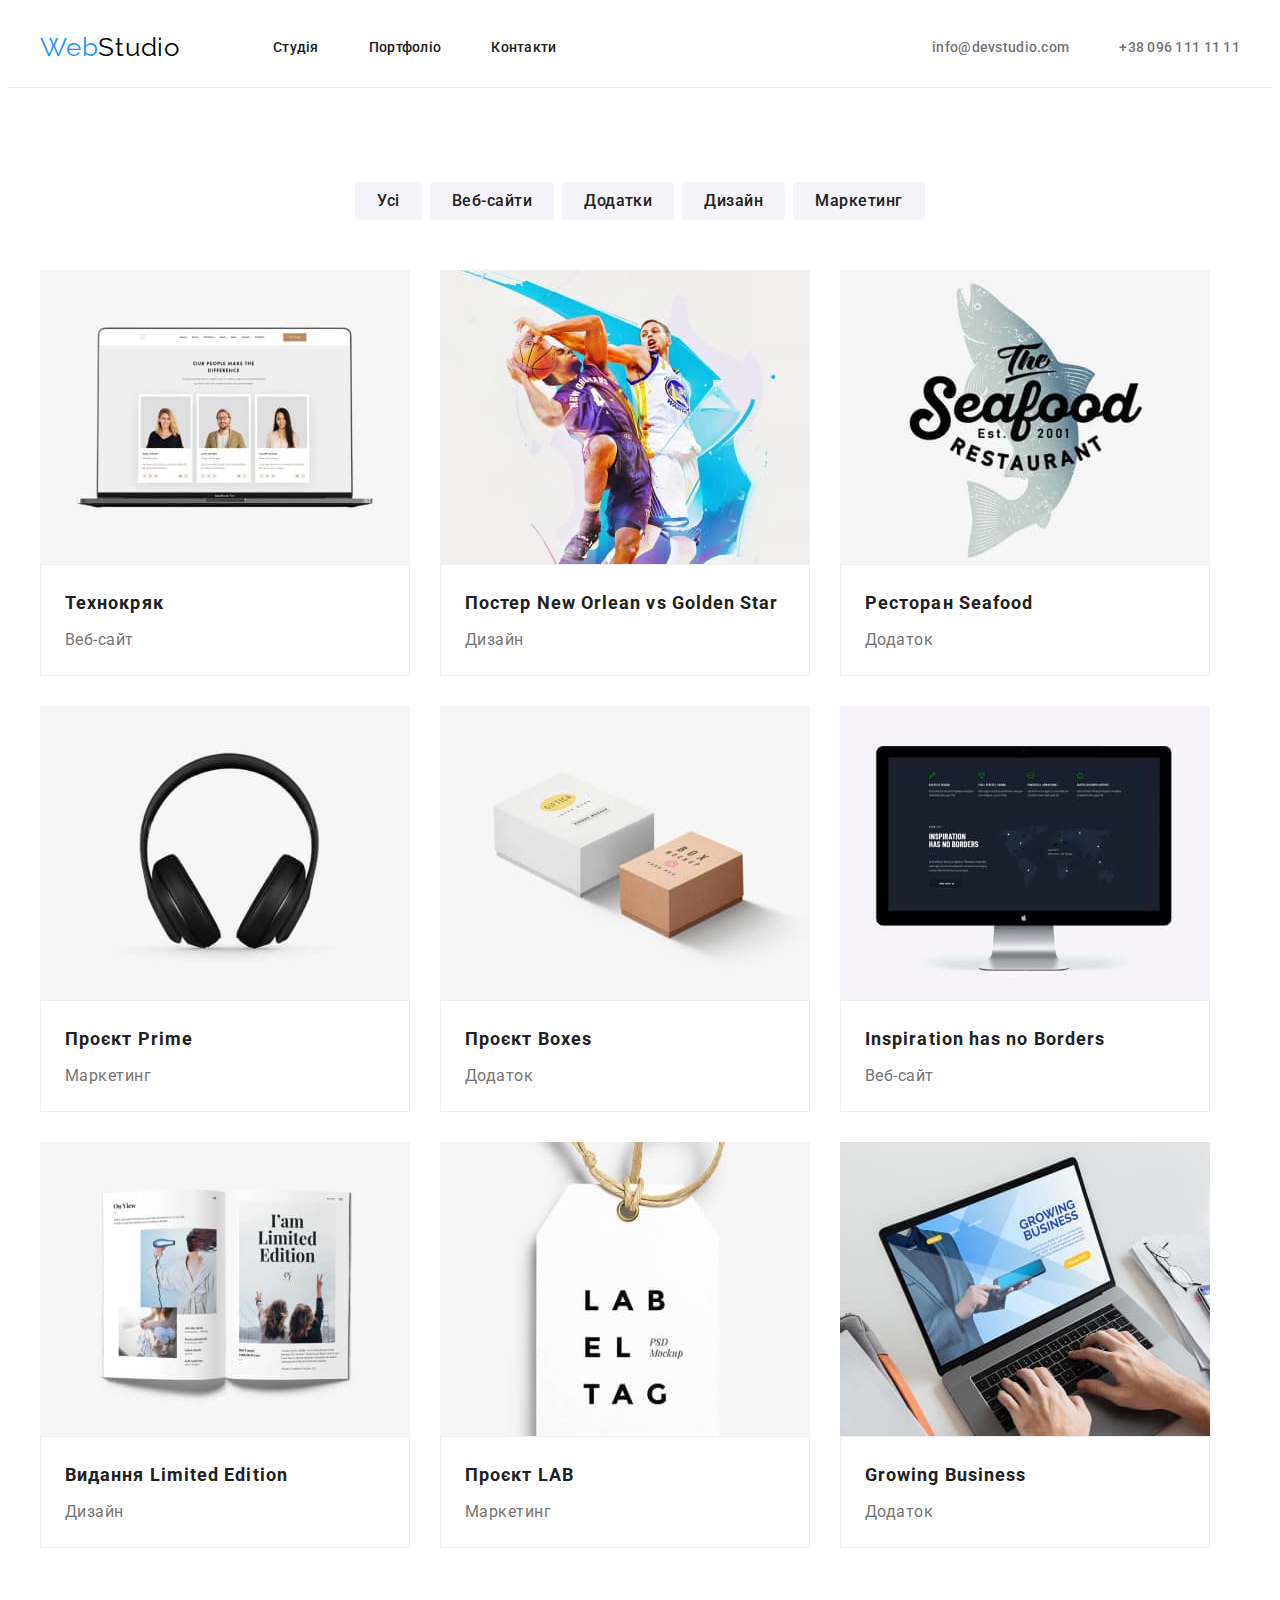
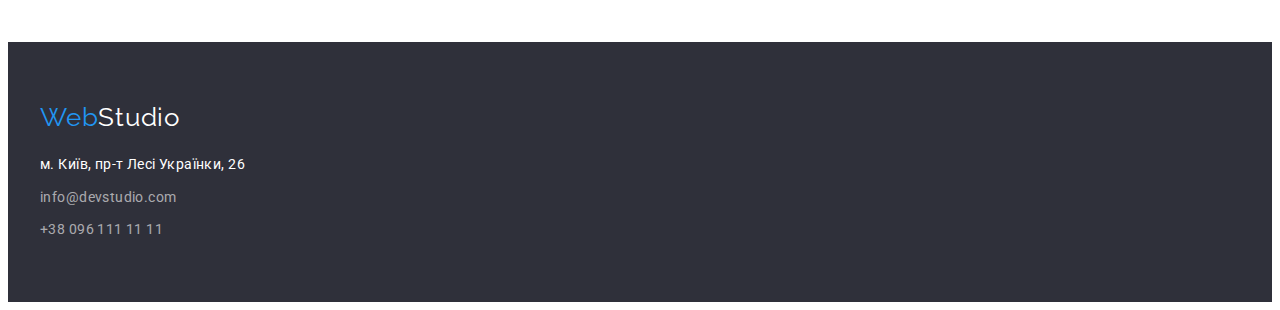
==== portfolio.html @ 67c98dd5 "add repository" ====
<!DOCTYPE html>
<html lang="ua">
  <head>
    <meta charset="UTF-8" />
    <meta http-equiv="X-UA-Compatible" content="IE=edge" />
    <meta name="viewport" content="width=device-width, initial-scale=1.0" />
    <title>Портфоліо</title>
    <link rel="preconnect" href="https://fonts.googleapis.com" />
    <link rel="preconnect" href="https://fonts.gstatic.com" crossorigin />
    <link
      href="https://fonts.googleapis.com/css2?family=Raleway:wght@700&family=Roboto:wght@400;500;700;900&display=swap"
      rel="stylesheet"
    />
    <link
      rel="stylesheet"
      href="https://cdnjs.cloudflare.com/ajax/libs/modern-normalize/1.1.0/modern-normalize.min.css"
      integrity="sha512-wpPYUAdjBVSE4KJnH1VR1HeZfpl1ub8YT/NKx4PuQ5NmX2tKuGu6U/JRp5y+Y8XG2tV+wKQpNHVUX03MfMFn9Q=="
      crossorigin="anonymous"
      referrerpolicy="no-referrer"
    />
    <link rel="stylesheet" href="./css/styles.css" />
  </head>
  <body class="body">
    <header class="header">
      <div class="container">
        <a href="" class="header-logo"
          ><span class="front-logo">Web</span>Studio</a
        >
        <nav class="header-nav">
          <ul class="header-list list">
            <li class="header-list-item">
              <a class="header-list-link link active-link" href="./index.html"
                >Студія</a
              >
            </li>
            <li class="header-list-item">
              <a class="header-list-link link active-link" href="#"
                >Портфоліо</a
              >
            </li>
            <li class="header-list-item">
              <a class="header-list-link link active-link" href="#">Контакти</a>
            </li>
          </ul>
        </nav>
        <div class="header-contacts">
          <ul class="header-list list">
            <li class="header-list-item">
              <a
                class="header-link link active-link"
                href="mailto:info@devstudio.com"
                >info@devstudio.com</a
              >
            </li>
            <li class="header-list-item">
              <a class="header-link link active-link" href="tel:+380961111111"
                >+38 096 111 11 11</a
              >
            </li>
          </ul>
        </div>
      </div>
    </header>
    <main>
      <!-- ПОРТФОЛІО -->
      <section class="filters section">
        <div class="container">
          <h1 class="visually-hidden">Портфоліо</h1>
          <ul class="filters-list list">
            <li class="filters-list-item">
              <button class="filters-button button" type="button">Усі</button>
            </li>
            <li class="filters-list-item">
              <button class="filters-button button" type="button">
                Веб-сайти
              </button>
            </li>
            <li class="filters-list-item">
              <button class="filters-button button" type="button">
                Додатки
              </button>
            </li>
            <li class="filters-list-item">
              <button class="filters-button button" type="button">
                Дизайн
              </button>
            </li>
            <li class="filters-list-item">
              <button class="filters-button button" type="button">
                Маркетинг
              </button>
            </li>
          </ul>
          <!-- Прoекти -->
          <ul class="projects-list list">
            <li>
              <img
                class="projects-img"
                src="./images/project1.jpg"
                alt="веб сторінка"
                width="370"
              />
              <div class="projects">
                <h2 class="projects-list-title">Технокряк</h2>
                <p class="projects-list-text">Веб-сайт</p>
              </div>
            </li>
            <li>
              <img
                class="projects-img"
                src="./images/project2.jpg"
                alt="баскетболісти"
                width="370"
              />
              <div class="projects">
                <h2 class="projects-list-title">
                  Постер New Orlean vs Golden Star
                </h2>
                <p class="projects-list-text">Дизайн</p>
              </div>
            </li>
            <li>
              <img
                class="projects-img"
                src="./images/project3.jpg"
                alt="логотип ресторану"
                width="370"
              />
              <div class="projects">
                <h2 class="projects-list-title">Ресторан Seafood</h2>
                <p class="projects-list-text">Додаток</p>
              </div>
            </li>
            <li>
              <img
                class="projects-img"
                src="./images/project4.jpg"
                alt="навушники"
                width="370"
              />
              <div class="projects">
                <h2 class="projects-list-title">Проєкт Prime</h2>
                <p class="projects-list-text">Маркетинг</p>
              </div>
            </li>
            <li>
              <img
                class="projects-img"
                src="./images/project5.jpg"
                alt="коробки"
                width="370"
              />
              <div class="projects">
                <h2 class="projects-list-title">Проєкт Boxes</h2>
                <p class="projects-list-text">Додаток</p>
              </div>
            </li>
            <li>
              <img
                class="projects-img"
                src="./images/project6.jpg"
                alt="монітор комп'ютера"
                width="370"
              />
              <div class="projects">
                <h2 class="projects-list-title">Inspiration has no Borders</h2>
                <p class="projects-list-text">Веб-сайт</p>
              </div>
            </li>
            <li>
              <img
                class="projects-img"
                src="./images/project7.jpg"
                alt="книга"
                width="370"
              />
              <div class="projects">
                <h2 class="projects-list-title">Видання Limited Edition</h2>
                <p class="projects-list-text">Дизайн</p>
              </div>
            </li>
            <li>
              <img
                class="projects-img"
                src="./images/project8.jpg"
                alt="бірка лейбла"
                width="370"
              />
              <div class="projects">
                <h2 class="projects-list-title">Проєкт LAB</h2>
                <p class="projects-list-text">Маркетинг</p>
              </div>
            </li>
            <li>
              <img
                class="projects-img"
                src="./images/project9.jpg"
                alt="ноутбук"
                width="370"
              />
              <div class="projects">
                <h2 class="projects-list-title">Growing Business</h2>
                <p class="projects-list-text">Додаток</p>
              </div>
            </li>
          </ul>
        </div>
      </section>
    </main>
    <footer class="footer">
      <div class="container">
        <a href="" class="footer-logo"
          ><span class="front-logo">Web</span>Studio</a
        >
        <address class="address">
          <ul class="footer-list list">
            <li class="address-item">
              <a
                class="address-map-link link active-link"
                href="https://goo.gl/maps/F1iqAHA5WDpbXQDT6"
                target="_blank"
                rel="noopener noreferrer nofollow"
                >м. Київ, пр-т Лесі Українки, 26</a
              >
            </li>
            <li class="address-item">
              <a
                class="address-mail-link link active-link"
                href="mailto:info@devstudio.com"
                >info@devstudio.com</a
              >
            </li>
            <li class="address-item">
              <a
                class="address-tel-link link active-link"
                href="tel:+380961111111"
                >+38 096 111 11 11</a
              >
            </li>
          </ul>
        </address>
      </div>
    </footer>
  </body>
</html>
---- css/styles.css ----
:root {
  --main-color: #212121;
  --link-color: #757575;
  --active-color: #2196f3;
  --background-footer-color: #2f303a;
  --white-color: #ffffff;
  --header-logo-color: #000000;
  --background-hero-color: #2f303a;
  --filters-button-background-color: #f5f4fa;
  --border-color: #eeeeee;
  --team-background-color: #f5f4fa;
}
h1,
h2,
h3,
p {
  margin: 0;
}
.main {
  background: var(--white-color);
}
.body {
  font-family: "Roboto", sans-serif;
}
.container {
  max-width: 1200px;
  margin: 0 auto;
  padding: 0 15px;
}
.section {
  padding: 94px 0;
}
.link {
  text-decoration: none;
}
.list {
  list-style: none;
  margin: 0;
  padding-left: 0;
}

.header .container {
  display: flex;
  align-items: center;
}
.header {
  border-bottom: 1px solid var(--border-color);
}
.header-logo {
  margin-right: 93px;
  font-family: "Raleway";
  font-size: 26px;
  line-height: 31px;
  letter-spacing: 0.03em;
  color: var(--header-logo-color);
  text-decoration: none;
}
.front-logo {
  color: var(--active-color);
}
.header-list {
  display: flex;
}
.header-list-item:not(:first-child) {
  margin-left: 50px;
}
.header-contacts {
  margin-left: auto;
}
.header-list-item {
  font-weight: 500;
  font-size: 14px;
  line-height: 1.14;
  letter-spacing: 0.02em;
}
.header-list-link {
  color: var(--main-color);
  padding: 32px 0 31px;
  display: block;
}

.header-link {
  display: block;
  padding: 32px 0 31px;
  color: var(--link-color);
}
.active-link:hover,
.active-link:focus {
  color: var(--active-color);
}

.hero {
  padding-top: 200px;
  padding-bottom: 200px;
  background: var(--background-hero-color);
  text-align: center;
}

.hero-title {
  margin: 0 auto 30px;
  width: 645px;
  font-weight: 900;
  font-size: 44px;
  line-height: 1.36;
  color: var(--white-color);
}
.button {
  font-family: "Roboto";
  cursor: pointer;
  border-radius: 4px;
}
.hero-button {
  padding: 10px 32px;
  font-weight: 700;
  font-size: 16px;
  line-height: 1.87;
  color: var(--white-color);
  background-color: var(--active-color);
  border: none;
}

/* Наші переваги */

.benefits {
  padding-top: 94px;
}
.benefits-title {
  margin-bottom: 10px;
  font-size: 14px;
  line-height: 1.14;
  letter-spacing: 0.03em;
  text-transform: uppercase;
  color: var(--main-color);
}
.benefits-list {
  display: flex;
}
.benefits-list li:not(:first-child) {
  margin-left: 30px;
}
.benefits-list li {
  width: 270px;
}
.benefits-text {
  font-size: 14px;
  line-height: 1.71;
  letter-spacing: 0.03em;
  color: var(--link-color);
}

/* Чим займаємось */
.profile {
  padding-top: 0;
}
.profile-title {
  margin-bottom: 50px;
  text-align: center;
  font-size: 36px;
  line-height: 1.16;
  letter-spacing: 0.03em;
  color: var(--main-color);
}
.profile-list {
  display: flex;
}
.profile-list li:not(:first-child) {
  margin-left: 30px;
}

/* Команда */

.team {
  background: var(--team-background-color);
}

.team-item {
  background-color: var(--white-color);
  box-shadow: 0px 4px 4px rgba(0, 0, 0, 0.25);
}
.team-title {
  text-align: center;
  margin-bottom: 50px;
  font-size: 36px;
  line-height: 1.16;
  letter-spacing: 0.03em;
  color: var(--main-color);
}
.team-list {
  display: flex;
  margin-right: -30px;
}
.team-list li {
  flex-basis: calc((100% - 30px) / 4);
  margin-right: 30px;
  text-align: center;
}
.team-name {
  margin-top: 30px;
  margin-bottom: 10px;
  font-weight: 500;
  font-size: 16px;
  line-height: 1.18;
  letter-spacing: 0.03em;
  color: var(--main-color);
}
.team-profession {
  font-size: 16px;
  line-height: 1.18;
  letter-spacing: 0.03em;
  color: var(--link-color);
}

/* Футер */
.footer {
  padding: 60px 0;
  background: var(--background-footer-color);
}
.footer-logo {
  margin-bottom: 20px;
  display: inline-block;
  font-family: "Raleway";
  font-size: 26px;
  line-height: 31px;
  letter-spacing: 0.03em;
  color: var(--white-color);
  text-decoration: none;
}
.address-item {
  font-style: normal;
  font-size: 14px;
  line-height: 1.71;
  letter-spacing: 0.03em;
  color: rgba(255, 255, 255, 0.6);
}
.address-map-link {
  display: inline-block;
  margin-bottom: 9px;
  color: var(--white-color);
}
.address-mail-link {
  display: inline-block;
  margin-bottom: 9px;
  color: inherit;
}
.address-tel-link {
  display: inline-block;
  color: inherit;
}
/* Сторінка Портфоліо */

.visually-hidden {
  display: none;
}

.filters-list {
  display: flex;
  justify-content: center;
  margin-bottom: 50px;
}

.filters-list-item:not(:first-child) {
  margin-left: 8px;
}
.filters-button {
  padding: 6px 22px;
  font-weight: 500;
  font-size: 16px;
  line-height: 1.62;
  text-align: center;
  letter-spacing: 0.03em;
  color: var(--main-color);
  background-color: var(--filters-button-background-color);
  border-width: 0px;
}
.filters-button:hover,
.filters-button:focus {
  color: var(--white-color);
  background-color: var(--active-color);
}
.projects-list {
  display: flex;
  flex-wrap: wrap;
  margin-right: -30px;
}
.projects-img {
  display: block;
}
.projects {
  padding: 20px 24px;
  border: 1px solid var(--border-color);
}
.projects-list li {
  flex-basis: calc((100% - 30px) / 4);
  margin-right: 30px;
  margin-top: 30px;
}
.projects-list li:nth-child(-n + 3) {
  margin-top: 0px;
}
.projects-list-title {
  margin-bottom: 4px;
  font-size: 18px;
  line-height: 2;
  letter-spacing: 0.06em;
  color: var(--main-color);
}
.projects-list-text {
  font-size: 16px;
  line-height: 1.87;
  letter-spacing: 0.03em;
  color: var(--link-color);
}
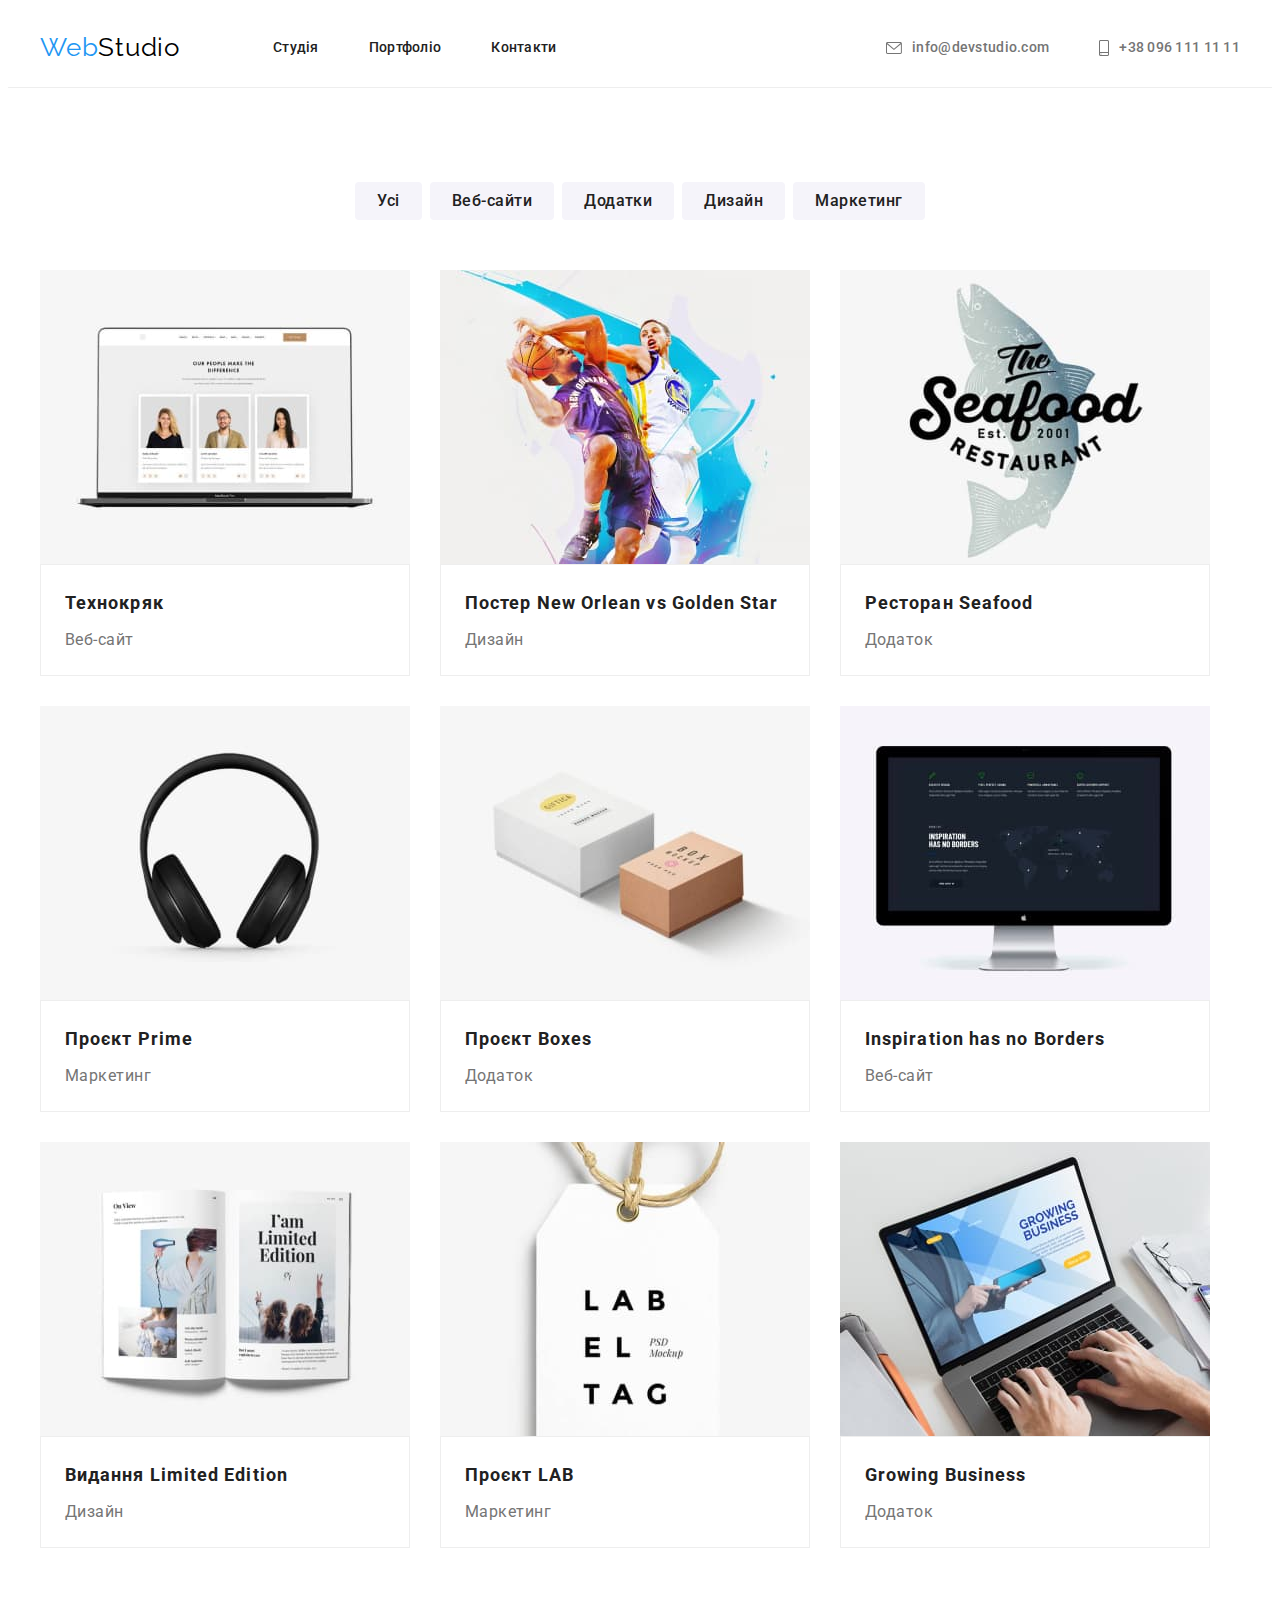
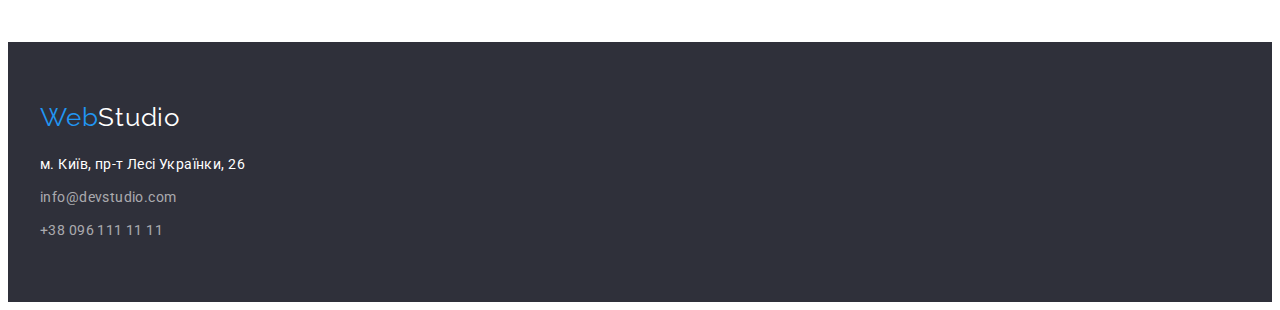
==== commit edf44e53: "add" ====
--- a/portfolio.html
+++ b/portfolio.html
@@ -49,12 +49,16 @@
               <a
                 class="header-link link active-link"
                 href="mailto:info@devstudio.com"
-                >info@devstudio.com</a
+                ><svg class="header-icon-mail icon" width="16" height="12">
+                  <use href="./images/icons.svg#icon-mail"></use></svg
+                ><span>info@devstudio.com</span></a
               >
             </li>
             <li class="header-list-item">
               <a class="header-link link active-link" href="tel:+380961111111"
-                >+38 096 111 11 11</a
+                ><svg class="header-icon-tel icon" width="10" height="16">
+                  <use href="./images/icons.svg#icon-tel"></use></svg
+                ><span>+38 096 111 11 11</span></a
               >
             </li>
           </ul>
--- a/css/styles.css
+++ b/css/styles.css
@@ -80,13 +80,20 @@
 }
 
 .header-link {
-  display: block;
+  display: flex;
+  align-items: center;
   padding: 32px 0 31px;
   color: var(--link-color);
+  fill: var(--link-color);
+}
+
+.icon {
+  margin-right: 10px;
 }
 .active-link:hover,
 .active-link:focus {
   color: var(--active-color);
+  fill: var(--active-color);
 }
 
 .hero {
@@ -94,6 +101,13 @@
   padding-bottom: 200px;
   background: var(--background-hero-color);
   text-align: center;
+  background-image: linear-gradient(
+      rgba(47, 48, 58, 0.4),
+      rgba(47, 48, 58, 0.4)
+    ),
+    url(../images/bg-hero.jpg);
+  background-repeat: no-repeat;
+  background-position: center;
 }
 
 .hero-title {
@@ -121,9 +135,6 @@
 
 /* Наші переваги */
 
-.benefits {
-  padding-top: 94px;
-}
 .benefits-title {
   margin-bottom: 10px;
   font-size: 14px;
@@ -135,6 +146,20 @@
 .benefits-list {
   display: flex;
 }
+.benefits-icon-list {
+  display: flex;
+}
+.benefits-icon-item {
+  padding: 25px 100px;
+  background-color: var(--team-background-color);
+  border-radius: 4px;
+  margin-right: 30px;
+  margin-bottom: 30px;
+}
+.benefits-icon-item:last-child {
+  margin-right: 0;
+}
+
 .benefits-list li:not(:first-child) {
   margin-left: 30px;
 }
@@ -189,13 +214,12 @@
   display: flex;
   margin-right: -30px;
 }
-.team-list li {
+.team-item {
   flex-basis: calc((100% - 30px) / 4);
   margin-right: 30px;
   text-align: center;
 }
 .team-name {
-  margin-top: 30px;
   margin-bottom: 10px;
   font-weight: 500;
   font-size: 16px;
@@ -204,12 +228,72 @@
   color: var(--main-color);
 }
 .team-profession {
+  margin-bottom: 16px;
   font-size: 16px;
   line-height: 1.18;
   letter-spacing: 0.03em;
   color: var(--link-color);
 }
-
+.team-text {
+  padding: 30px 32px;
+}
+.cocial-icons {
+  display: flex;
+}
+.cocial-item {
+  width: 44px;
+  height: 44px;
+  margin-right: 10px;
+  border-radius: 50%;
+}
+.team-item .cocial-item:last-child {
+  margin-right: 0;
+}
+.cocial-link {
+  width: 100%;
+  height: 100%;
+  display: flex;
+  align-items: center;
+  justify-content: center;
+  fill: #afb1b8;
+}
+.cocial-item:hover {
+  background-color: var(--active-color);
+}
+.cocial-link:hover {
+  fill: var(--white-color);
+}
+/* Постійні клієнти */
+
+.customers-title {
+  text-align: center;
+  margin-bottom: 50px;
+  font-size: 36px;
+  line-height: 1.16;
+  letter-spacing: 0.03em;
+  color: var(--main-color);
+}
+.customers-item {
+  margin-right: 30px;
+}
+.customers-item:last-child {
+  margin-right: 0;
+}
+.customers-link {
+  display: flex;
+  fill: #afb1b8;
+  padding: 15px 31px;
+  border: 1px solid #afb1b8;
+  border-radius: 4px;
+}
+.customers-list {
+  display: flex;
+}
+
+.customers-link:hover {
+  border-color: var(--active-color);
+  fill: var(--active-color);
+}
 /* Футер */
 .footer {
   padding: 60px 0;
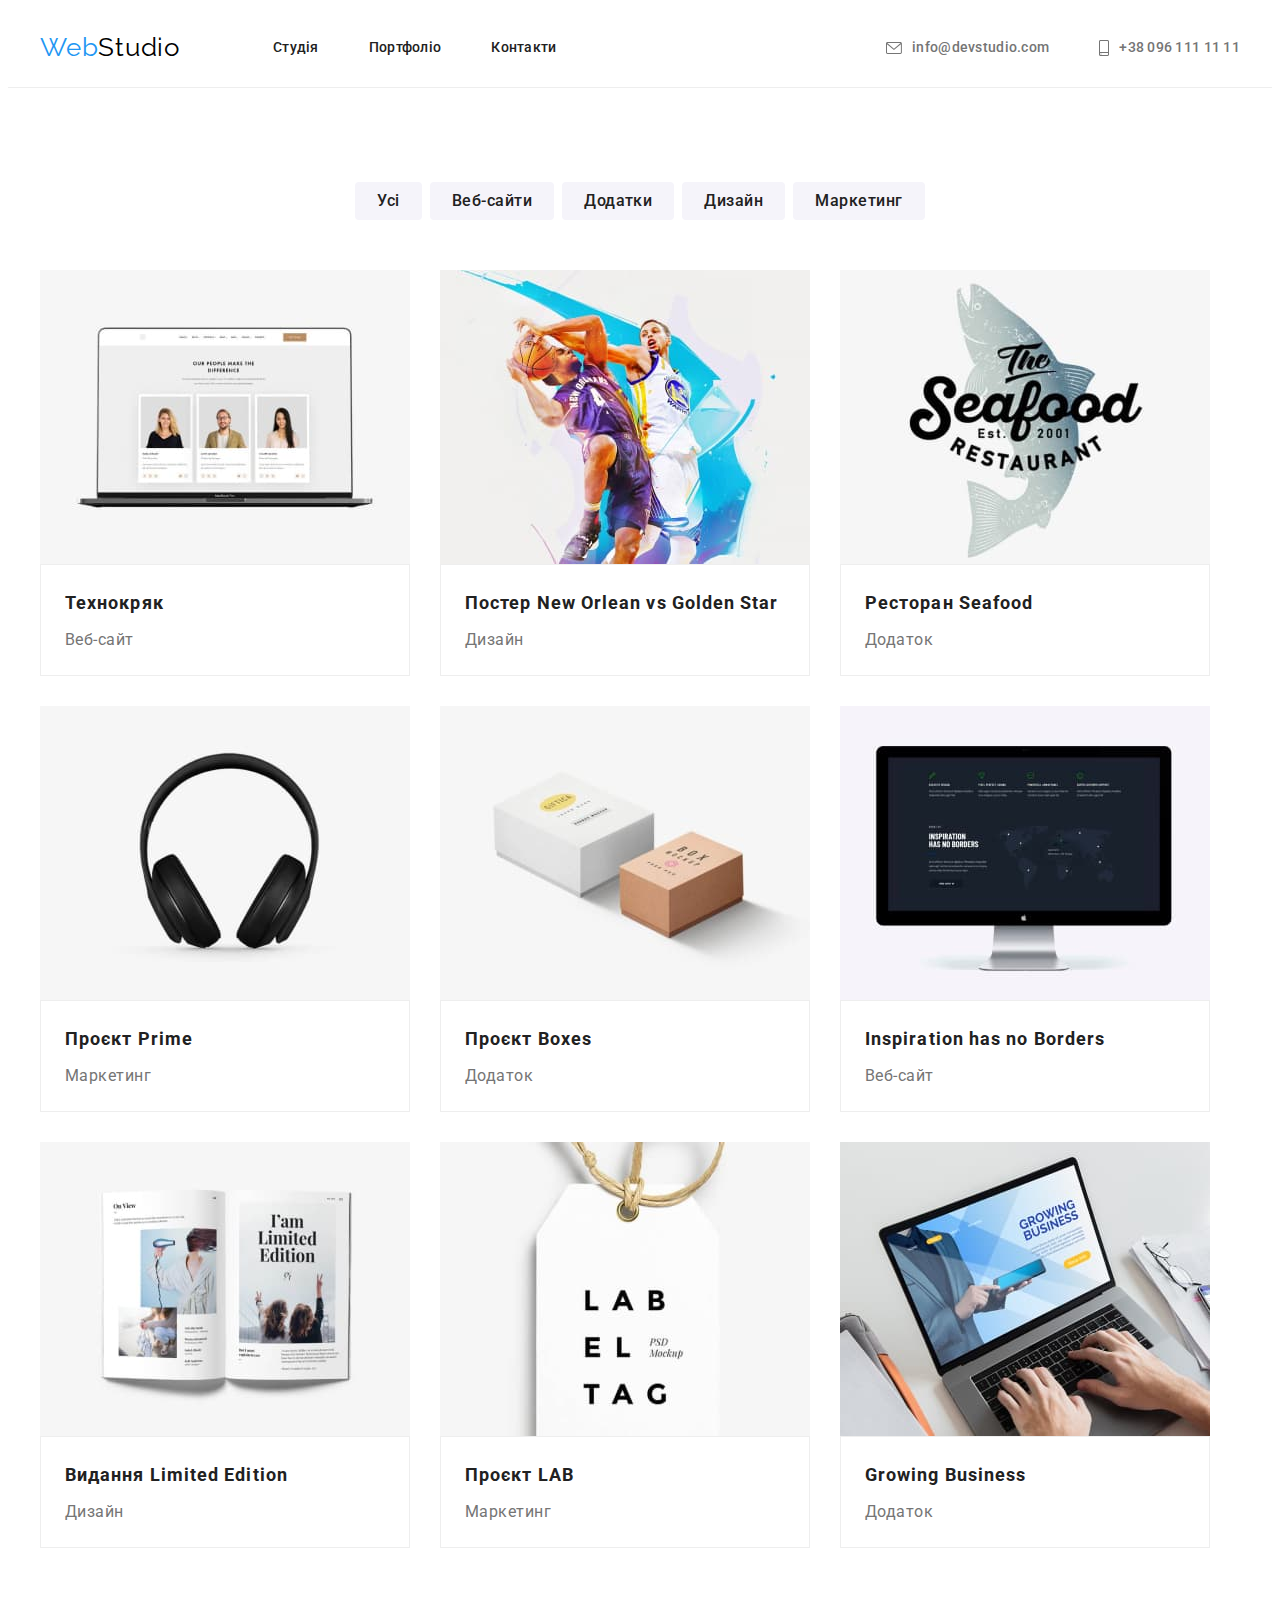
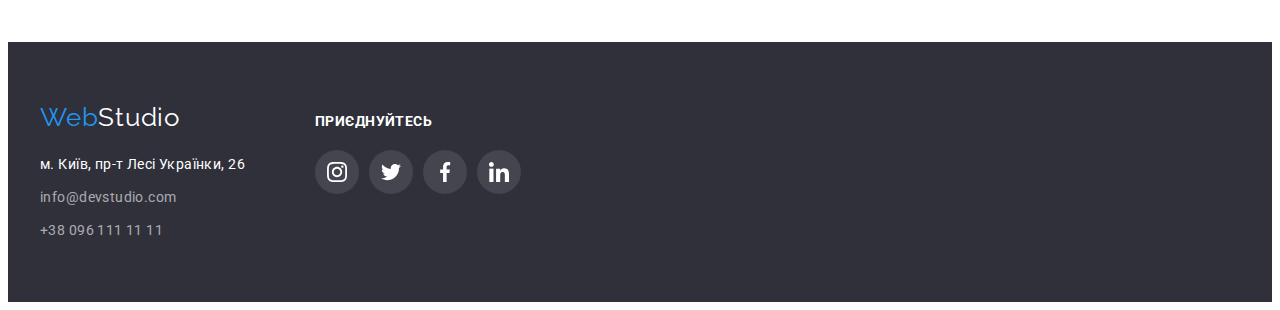
==== commit e8706088: "add" ====
--- a/portfolio.html
+++ b/portfolio.html
@@ -213,36 +213,71 @@
     </main>
     <footer class="footer">
       <div class="container">
-        <a href="" class="footer-logo"
-          ><span class="front-logo">Web</span>Studio</a
-        >
-        <address class="address">
-          <ul class="footer-list list">
-            <li class="address-item">
-              <a
-                class="address-map-link link active-link"
-                href="https://goo.gl/maps/F1iqAHA5WDpbXQDT6"
-                target="_blank"
-                rel="noopener noreferrer nofollow"
-                >м. Київ, пр-т Лесі Українки, 26</a
-              >
-            </li>
-            <li class="address-item">
-              <a
-                class="address-mail-link link active-link"
-                href="mailto:info@devstudio.com"
-                >info@devstudio.com</a
-              >
-            </li>
-            <li class="address-item">
-              <a
-                class="address-tel-link link active-link"
-                href="tel:+380961111111"
-                >+38 096 111 11 11</a
-              >
-            </li>
-          </ul>
-        </address>
+        <div class="footer-address">
+          <a href="" class="footer-logo"
+            ><span class="front-logo">Web</span>Studio</a
+          >
+          <address class="address">
+            <ul class="footer-list list">
+              <li class="address-item">
+                <a
+                  class="address-map-link link active-link"
+                  href="https://goo.gl/maps/F1iqAHA5WDpbXQDT6"
+                  target="_blank"
+                  rel="noopener noreferrer nofollow"
+                  >м. Київ, пр-т Лесі Українки, 26</a
+                >
+              </li>
+              <li class="address-item">
+                <a
+                  class="address-mail-link link active-link"
+                  href="mailto:info@devstudio.com"
+                  >info@devstudio.com</a
+                >
+              </li>
+              <li class="address-item">
+                <a
+                  class="address-tel-link link active-link"
+                  href="tel:+380961111111"
+                  >+38 096 111 11 11</a
+                >
+              </li>
+            </ul>
+          </address>
+        </div>
+        <div class="footer-cocial-icons">
+          <h3 class="footer-title">приєднуйтесь</h3>
+          <ul class="cocial-icons list">
+            <li class="cocial-item footer-cocial-item">
+              <a href="" class="cocial-link link footer-cocial-link">
+                <svg class="cocial-icon" width="20" height="20">
+                  <use href="./images/icons.svg#icon-instagram"></use>
+                </svg>
+              </a>
+            </li>
+            <li class="cocial-item footer-cocial-item">
+              <a href="" class="cocial-link link footer-cocial-link"
+                ><svg class="cocial-icon" width="20" height="20">
+                  <use href="./images/icons.svg#icon-twitter"></use>
+                </svg>
+              </a>
+            </li>
+            <li class="cocial-item footer-cocial-item">
+              <a href="" class="cocial-link link footer-cocial-link"
+                ><svg class="cocial-icon" width="20" height="20">
+                  <use href="./images/icons.svg#icon-facebook"></use>
+                </svg>
+              </a>
+            </li>
+            <li class="cocial-item footer-cocial-item">
+              <a href="" class="cocial-link link footer-cocial-link"
+                ><svg class="cocial-icon" width="20" height="20">
+                  <use href="./images/icons.svg#icon-linkedin"></use>
+                </svg>
+              </a>
+            </li>
+          </ul>
+        </div>
       </div>
     </footer>
   </body>
--- a/css/styles.css
+++ b/css/styles.css
@@ -246,7 +246,7 @@
   margin-right: 10px;
   border-radius: 50%;
 }
-.team-item .cocial-item:last-child {
+.cocial-item:last-child {
   margin-right: 0;
 }
 .cocial-link {
@@ -330,6 +330,29 @@
   display: inline-block;
   color: inherit;
 }
+.footer .container {
+  display: flex;
+}
+.footer-title {
+  margin-bottom: 20px;
+  font-size: 14px;
+  line-height: 1.14;
+  letter-spacing: 0.03em;
+  text-transform: uppercase;
+  color: var(--white-color);
+}
+.footer-cocial-item {
+  background-color:rgba(255, 255, 255, 0.1) ;
+}
+.footer-cocial-link {
+  fill: var(--white-color);
+}
+.footer-cocial-icons {
+  margin-left: 70px;
+  padding-top: 12px;
+  
+}
+
 /* Сторінка Портфоліо */
 
 .visually-hidden {
